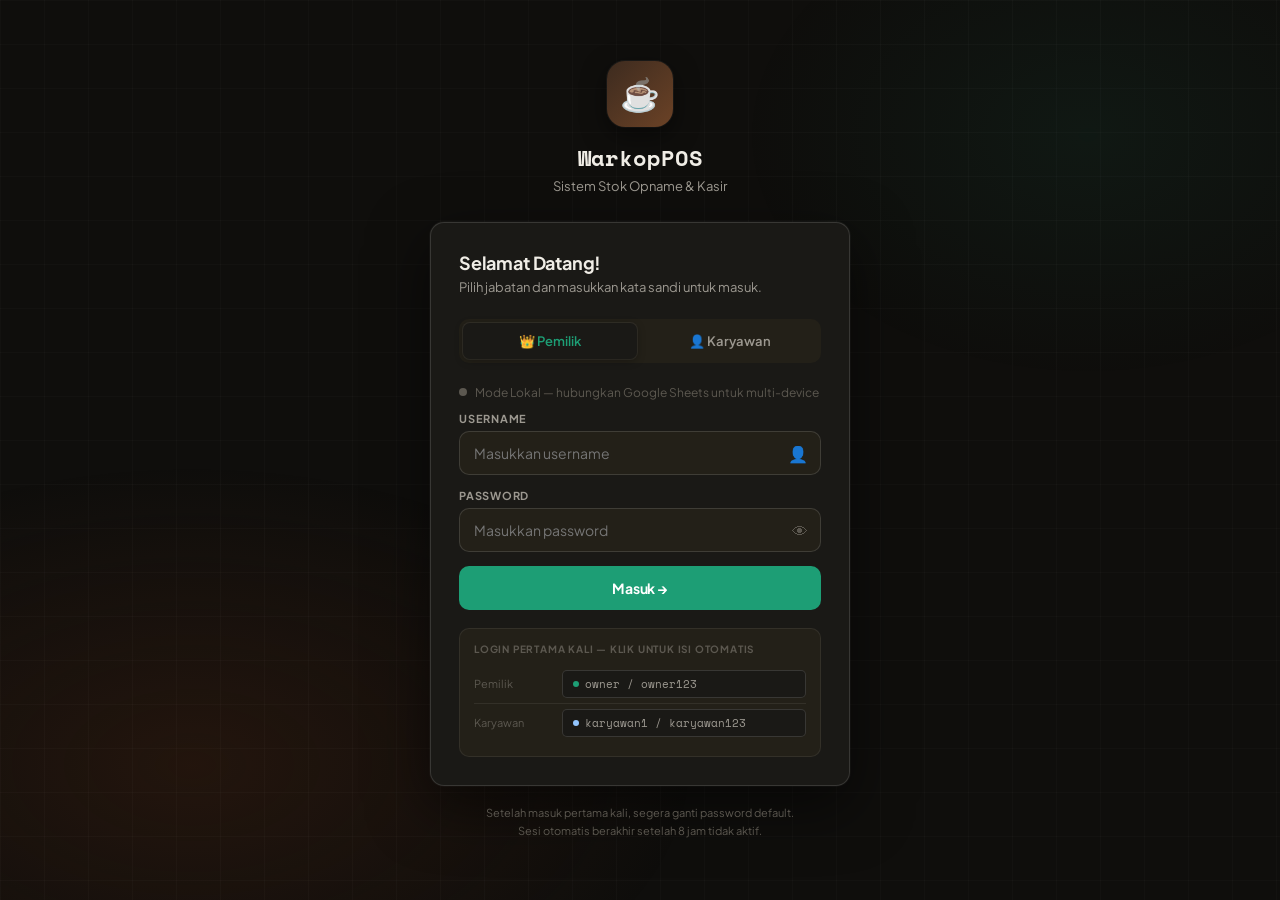
==== login.html @ d2af2e2f "Add files via upload" ====
<!DOCTYPE html>
<html lang="id">
<head>
  <meta charset="UTF-8"/>
  <meta name="viewport" content="width=device-width, initial-scale=1.0, maximum-scale=1.0, user-scalable=no"/>
  <title>WarkopPOS — Masuk</title>
  <link href="https://fonts.googleapis.com/css2?family=Plus+Jakarta+Sans:wght@400;500;600;700&family=Space+Mono:wght@400;700&display=swap" rel="stylesheet"/>
  <style>
    :root {
      --hijau:#1D9E75; --merah:#DC2626; --kuning:#D97706;
      --bg:#0F0E0C; --bg-kartu:#1A1916; --bg-input:#232018;
      --garis:rgba(255,255,255,0.07); --garis-kuat:rgba(255,255,255,0.13);
      --teks:#F0EDE6; --teks-2:#9C9890; --teks-redup:#5C5850;
      --font:'Plus Jakarta Sans',sans-serif; --mono:'Space Mono',monospace;
      --r:10px; --r-besar:14px; --r-kecil:6px;
    }
    *, *::before, *::after { box-sizing:border-box; margin:0; padding:0; }
    html { height:100%; }
    body {
      font-family:var(--font);
      background:var(--bg);
      color:var(--teks);
      min-height:100%;
      display:flex;
      align-items:center;
      justify-content:center;
      padding:20px;
      position:relative;
      overflow:hidden;
    }
    /* Latar dekoratif */
    body::before {
      content:'';
      position:fixed; inset:0;
      background:
        radial-gradient(ellipse 65% 55% at 15% 85%, rgba(59,30,15,.45) 0%, transparent 60%),
        radial-gradient(ellipse 45% 45% at 85% 15%, rgba(29,158,117,.07) 0%, transparent 60%);
      pointer-events:none;
    }
    .grid-bg {
      position:fixed; inset:0;
      background-image:
        linear-gradient(rgba(255,255,255,.02) 1px, transparent 1px),
        linear-gradient(90deg, rgba(255,255,255,.02) 1px, transparent 1px);
      background-size:44px 44px;
      pointer-events:none;
    }
    .kotak {
      width:100%; max-width:420px;
      position:relative; z-index:10;
    }
    /* Brand */
    .brand { text-align:center; margin-bottom:28px; }
    .brand-ikon {
      width:66px; height:66px;
      background:linear-gradient(135deg, #3D2B1F, #6B4226);
      border-radius:18px;
      display:flex; align-items:center; justify-content:center;
      font-size:32px;
      margin:0 auto 14px;
      box-shadow:0 8px 24px rgba(0,0,0,.5), 0 0 0 1px rgba(255,255,255,.06);
    }
    .brand-nama { font-family:var(--mono); font-size:22px; font-weight:700; display:block; letter-spacing:.04em; }
    .brand-sub  { font-size:13px; color:var(--teks-2); margin-top:4px; display:block; }
    /* Kartu login */
    .kartu-login {
      background:var(--bg-kartu);
      border:1px solid var(--garis-kuat);
      border-radius:var(--r-besar);
      padding:28px;
      box-shadow:0 20px 60px rgba(0,0,0,.55), 0 0 0 1px rgba(255,255,255,.04);
    }
    .kartu-judul { font-size:18px; font-weight:700; margin-bottom:5px; letter-spacing:-.01em; }
    .kartu-sub   { font-size:13px; color:var(--teks-2); margin-bottom:24px; }
    /* Tab role */
    .role-tab-wrap {
      display:grid; grid-template-columns:1fr 1fr;
      gap:6px; margin-bottom:22px;
      background:var(--bg-input); padding:4px; border-radius:var(--r);
    }
    .role-tab {
      padding:10px; border-radius:7px; border:none;
      background:transparent; color:var(--teks-2);
      font-family:var(--font); font-size:13px; font-weight:600;
      cursor:pointer; transition:all .18s;
      display:flex; align-items:center; justify-content:center; gap:7px;
    }
    .role-tab.aktif {
      background:var(--bg-kartu);
      box-shadow:0 2px 8px rgba(0,0,0,.3), 0 0 0 1px rgba(255,255,255,.07);
    }
    .role-tab.aktif.owner   { color:var(--hijau); }
    .role-tab.aktif.karyawan{ color:#93C5FD; }
    /* Input */
    .grup { margin-bottom:14px; }
    .label { display:block; font-size:11px; font-weight:700; color:var(--teks-2); text-transform:uppercase; letter-spacing:.07em; margin-bottom:6px; }
    .input-wrap { position:relative; }
    .input-wrap input {
      width:100%; background:var(--bg-input);
      border:1px solid var(--garis-kuat); border-radius:var(--r);
      padding:12px 44px 12px 14px; font-size:14px;
      color:var(--teks); font-family:var(--font); outline:none;
      transition:border-color .18s, box-shadow .18s;
    }
    .input-wrap input:focus { border-color:var(--hijau); box-shadow:0 0 0 3px rgba(29,158,117,.14); }
    .input-ikon { position:absolute; right:13px; top:50%; transform:translateY(-50%); color:var(--teks-redup); font-size:16px; cursor:pointer; }
    /* Alert */
    .alert { padding:10px 14px; border-radius:var(--r-kecil); font-size:12px; font-weight:600; margin-bottom:14px; display:none; align-items:center; gap:8px; }
    .alert.tampil { display:flex; }
    .alert.galat  { background:rgba(220,38,38,.12); border:1px solid rgba(220,38,38,.25); color:#F87171; }
    .alert.peringatan { background:rgba(217,119,6,.12); border:1px solid rgba(217,119,6,.25); color:#FCD34D; }
    /* Tombol masuk */
    .btn-masuk {
      width:100%; padding:13px; background:var(--hijau);
      color:#fff; border:none; border-radius:var(--r);
      font-family:var(--font); font-size:14px; font-weight:700;
      cursor:pointer; transition:all .18s;
      display:flex; align-items:center; justify-content:center; gap:8px;
      margin-top:6px; letter-spacing:-.01em;
    }
    .btn-masuk:hover { background:#16875F; transform:translateY(-1px); box-shadow:0 4px 16px rgba(29,158,117,.28); }
    .btn-masuk:disabled { opacity:.6; cursor:not-allowed; transform:none; }
    /* Indikator Sheets */
    .ind-sheets { display:flex; align-items:center; gap:8px; margin-bottom:12px; font-size:12px; color:var(--teks-redup); }
    .ind-dot { width:8px; height:8px; border-radius:50%; background:var(--teks-redup); flex-shrink:0; }
    /* Akun default */
    .akun-default { margin-top:18px; padding:14px; background:var(--bg-input); border:1px solid var(--garis); border-radius:var(--r); }
    .akun-judul { font-size:10px; font-weight:700; text-transform:uppercase; letter-spacing:.08em; color:var(--teks-redup); margin-bottom:10px; }
    .akun-baris { display:flex; align-items:center; gap:8px; padding:5px 0; border-bottom:1px solid var(--garis); }
    .akun-baris:last-child { border-bottom:none; }
    .akun-label { width:80px; font-size:11px; color:var(--teks-redup); }
    .akun-btn {
      flex:1; padding:5px 10px; background:var(--bg-kartu);
      border:1px solid var(--garis-kuat); border-radius:5px;
      color:var(--teks-2); font-size:11px; font-family:var(--mono);
      cursor:pointer; transition:all .15s; display:flex; align-items:center; gap:6px;
    }
    .akun-btn:hover { border-color:var(--hijau); color:var(--teks); }
    .akun-dot { width:6px; height:6px; border-radius:50%; flex-shrink:0; }
    /* Lockout */
    .lockout { display:none; align-items:center; gap:8px; padding:10px 14px; background:rgba(220,38,38,.08); border:1px solid rgba(220,38,38,.2); border-radius:var(--r-kecil); color:#F87171; font-size:12px; margin-bottom:12px; }
    .lockout.tampil { display:flex; }
    /* Spinner */
    .spinner { width:16px; height:16px; border:2px solid rgba(255,255,255,.25); border-top-color:#fff; border-radius:50%; animation:putar .7s linear infinite; display:none; }
    @keyframes putar { to { transform:rotate(360deg); } }
    .catatan { text-align:center; margin-top:18px; font-size:11px; color:var(--teks-redup); line-height:1.6; }
    /* Modal ganti password */
    .modal-latar { position:fixed; inset:0; background:rgba(0,0,0,.85); z-index:999; align-items:center; justify-content:center; padding:20px; display:none; }
    .modal-latar.tampil { display:flex; }
    .modal-kotak { background:var(--bg-kartu); border:1px solid var(--garis-kuat); border-radius:var(--r-besar); padding:28px; width:400px; max-width:100%; }
    .modal-judul { font-size:16px; font-weight:700; margin-bottom:6px; }
    .modal-sub { font-size:12px; color:var(--teks-2); margin-bottom:18px; line-height:1.6; }
    .modal-grup { margin-bottom:12px; }
    .modal-btn { width:100%; padding:12px; background:var(--hijau); color:#fff; border:none; border-radius:var(--r); font-size:14px; font-weight:700; cursor:pointer; font-family:var(--font); margin-top:4px; }
    code { background:rgba(255,255,255,.07); padding:2px 7px; border-radius:4px; font-family:var(--mono); font-size:11px; }
  </style>
</head>
<body>
<div class="grid-bg"></div>
<div class="kotak">
  <div class="brand">
    <div class="brand-ikon">☕</div>
    <span class="brand-nama">WarkopPOS</span>
    <span class="brand-sub">Sistem Stok Opname & Kasir</span>
  </div>

  <div class="kartu-login">
    <div class="kartu-judul">Selamat Datang!</div>
    <div class="kartu-sub">Pilih jabatan dan masukkan kata sandi untuk masuk.</div>

    <!-- Pilih role -->
    <div class="role-tab-wrap">
      <button class="role-tab aktif owner" id="tabOwner" onclick="pilihRole('owner')">
        👑 Pemilik
      </button>
      <button class="role-tab karyawan" id="tabKary" onclick="pilihRole('karyawan')">
        👤 Karyawan
      </button>
    </div>

    <!-- Status Google Sheets -->
    <div class="ind-sheets">
      <div class="ind-dot" id="indDot"></div>
      <span id="indLabel">Mengecek koneksi...</span>
    </div>

    <!-- Lockout -->
    <div class="lockout" id="lockoutBar">
      🔒 Terlalu banyak percobaan. Coba lagi dalam <strong id="lockoutHitung"></strong> detik.
    </div>

    <!-- Alert error -->
    <div class="alert galat" id="alertBox">
      <span id="alertPesan">—</span>
    </div>

    <!-- Form -->
    <form onsubmit="masuk(event)">
      <div class="grup">
        <label class="label">Username</label>
        <div class="input-wrap">
          <input type="text" id="inUsername" placeholder="Masukkan username" autocomplete="username" autocapitalize="none" spellcheck="false" required/>
          <span class="input-ikon">👤</span>
        </div>
      </div>
      <div class="grup">
        <label class="label">Password</label>
        <div class="input-wrap">
          <input type="password" id="inPassword" placeholder="Masukkan password" autocomplete="current-password" required/>
          <span class="input-ikon" id="ikonPw" onclick="lihatPw()" style="cursor:pointer;">👁</span>
        </div>
      </div>
      <button type="submit" class="btn-masuk" id="btnMasuk">
        <div class="spinner" id="spinner"></div>
        <span id="teksBtn">Masuk →</span>
      </button>
    </form>

    <!-- Akun default (hint) -->
    <div class="akun-default">
      <div class="akun-judul">Login Pertama Kali — Klik untuk isi otomatis</div>
      <div class="akun-baris">
        <span class="akun-label">Pemilik</span>
        <button class="akun-btn" onclick="isiAkun('owner','owner123')">
          <span class="akun-dot" style="background:var(--hijau);"></span>
          owner / owner123
        </button>
      </div>
      <div class="akun-baris">
        <span class="akun-label">Karyawan</span>
        <button class="akun-btn" onclick="isiAkun('karyawan1','karyawan123')">
          <span class="akun-dot" style="background:#93C5FD;"></span>
          karyawan1 / karyawan123
        </button>
      </div>
    </div>
  </div>

  <div class="catatan">
    Setelah masuk pertama kali, segera ganti password default.<br/>
    Sesi otomatis berakhir setelah 8 jam tidak aktif.
  </div>
</div>

<!-- Modal Wajib Ganti Password -->
<div class="modal-latar" id="modalGantiPw">
  <div class="modal-kotak">
    <div class="modal-judul">🔐 Ganti Password</div>
    <div class="modal-sub">Untuk keamanan, kamu wajib mengganti password default sebelum melanjutkan. Minimal 6 karakter.</div>
    <div class="modal-grup">
      <label class="label">Password Baru</label>
      <input type="password" id="pwBaru1" placeholder="Min. 6 karakter" style="width:100%;background:var(--bg-input);border:1px solid var(--garis-kuat);border-radius:var(--r);padding:11px 14px;font-size:14px;color:var(--teks);font-family:var(--font);outline:none;"/>
    </div>
    <div class="modal-grup">
      <label class="label">Konfirmasi Password Baru</label>
      <input type="password" id="pwBaru2" placeholder="Ulangi password baru" style="width:100%;background:var(--bg-input);border:1px solid var(--garis-kuat);border-radius:var(--r);padding:11px 14px;font-size:14px;color:var(--teks);font-family:var(--font);outline:none;"/>
    </div>
    <div id="alertGantiPw" style="display:none;padding:10px;border-radius:var(--r-kecil);font-size:12px;font-weight:600;margin-bottom:10px;"></div>
    <button class="modal-btn" onclick="simpanGantiPw()">Simpan & Lanjut →</button>
  </div>
</div>

<script src="js/auth.js"></script>
<script>
  // Jika sudah login, langsung ke dashboard
  if (WarkopAuth.isLoggedIn()) window.location.href = 'index.html';

  let rolePilih = 'owner';
  let sessionPending = null;
  let timerLockout = null;

  // Cek status Google Sheets
  (function cekSheets() {
    const url = localStorage.getItem('warkop_api_url');
    const dot = document.getElementById('indDot');
    const lbl = document.getElementById('indLabel');
    if (!url) {
      dot.style.background = '#5C5850';
      lbl.textContent = 'Mode Lokal — hubungkan Google Sheets untuk multi-device';
      return;
    }
    dot.style.background = '#D97706';
    lbl.textContent = 'Menghubungi Google Sheets...';
    fetch(url + '?action=ping', { redirect: 'follow' })
      .then(r => r.json())
      .then(j => {
        if (j.ok) {
          dot.style.background = '#1D9E75';
          dot.style.boxShadow  = '0 0 6px #1D9E75';
          lbl.textContent = 'Google Sheets terhubung — login multi-device aktif ✓';
          lbl.style.color = '#1D9E75';
        } else throw new Error();
      })
      .catch(() => {
        dot.style.background = '#5C5850';
        lbl.textContent = 'Offline — login lokal (data tersimpan di browser ini)';
      });
  })();

  function pilihRole(role) {
    rolePilih = role;
    document.getElementById('tabOwner').className = 'role-tab' + (role==='owner' ? ' aktif owner' : '');
    document.getElementById('tabKary').className  = 'role-tab' + (role==='karyawan' ? ' aktif karyawan' : '');
    const u = document.getElementById('inUsername');
    if (!u.value) u.value = role === 'owner' ? 'owner' : 'karyawan1';
    sembunyikanAlert();
  }

  function isiAkun(user, pw) {
    document.getElementById('inUsername').value = user;
    document.getElementById('inPassword').value = pw;
    rolePilih = user === 'owner' ? 'owner' : 'karyawan';
    pilihRole(rolePilih);
  }

  function lihatPw() {
    const el = document.getElementById('inPassword');
    const ikon = document.getElementById('ikonPw');
    el.type = el.type === 'password' ? 'text' : 'password';
    ikon.textContent = el.type === 'password' ? '👁' : '🙈';
  }

  function tampilAlert(pesan) {
    const el = document.getElementById('alertBox');
    document.getElementById('alertPesan').textContent = pesan;
    el.classList.add('tampil');
  }
  function sembunyikanAlert() { document.getElementById('alertBox').classList.remove('tampil'); }

  function setLoading(on) {
    const btn = document.getElementById('btnMasuk');
    const sp  = document.getElementById('spinner');
    const teks= document.getElementById('teksBtn');
    btn.disabled = on;
    sp.style.display = on ? 'block' : 'none';
    teks.textContent = on ? 'Memverifikasi...' : 'Masuk →';
  }

  function mulaiLockout(detik) {
    const bar = document.getElementById('lockoutBar');
    const hit = document.getElementById('lockoutHitung');
    bar.classList.add('tampil');
    document.getElementById('btnMasuk').disabled = true;
    let s = detik;
    hit.textContent = s;
    clearInterval(timerLockout);
    timerLockout = setInterval(() => {
      s--;
      hit.textContent = s;
      if (s <= 0) {
        clearInterval(timerLockout);
        bar.classList.remove('tampil');
        document.getElementById('btnMasuk').disabled = false;
      }
    }, 1000);
  }

  async function masuk(e) {
    e.preventDefault();
    const username = document.getElementById('inUsername').value.trim();
    const password = document.getElementById('inPassword').value;
    sembunyikanAlert();

    if (!username || !password) { tampilAlert('Username dan password wajib diisi.'); return; }

    const kunci = WarkopAuth.isLockedOut(username);
    if (kunci > 0) { mulaiLockout(kunci); return; }

    setLoading(true);
    try {
      const hasil = await WarkopAuth.login(username, password);
      if (!hasil.ok) {
        tampilAlert(hasil.error);
        const kunciBaru = WarkopAuth.isLockedOut(username);
        if (kunciBaru > 0) mulaiLockout(kunciBaru);
        return;
      }
      WarkopAuth.resetFailedAttempts(username);
      sessionPending = hasil;

      if (hasil.mustChangePassword) {
        document.getElementById('modalGantiPw').classList.add('tampil');
      } else {
        window.location.href = 'index.html';
      }
    } catch(err) {
      tampilAlert('Terjadi kesalahan. Coba lagi.');
      console.error(err);
    } finally {
      setLoading(false);
    }
  }

  async function simpanGantiPw() {
    const p1 = document.getElementById('pwBaru1').value;
    const p2 = document.getElementById('pwBaru2').value;
    const al = document.getElementById('alertGantiPw');
    const err = m => { al.style.display='block'; al.style.background='rgba(220,38,38,.12)'; al.style.color='#F87171'; al.textContent=m; };

    if (p1.length < 6) { err('Password minimal 6 karakter.'); return; }
    if (p1 !== p2)     { err('Password tidak cocok, coba lagi.'); return; }

    // Password default berdasarkan role
    const pwDefault = sessionPending?.user?.role === 'owner' ? 'owner123' : 'karyawan123';
    const hasil = await WarkopAuth.changePassword(sessionPending.session.username, pwDefault, p1);

    if (!hasil.ok) {
      // Sudah diganti sebelumnya — tetap bisa lanjut
      al.style.display='block'; al.style.background='rgba(29,158,117,.12)'; al.style.color='#5AC99A';
      al.textContent = '✅ Melanjutkan...';
    } else {
      al.style.display='block'; al.style.background='rgba(29,158,117,.12)'; al.style.color='#5AC99A';
      al.textContent = '✅ Password berhasil diubah!';
    }
    setTimeout(() => { window.location.href = 'index.html'; }, 1000);
  }
</script>
</body>
</html>
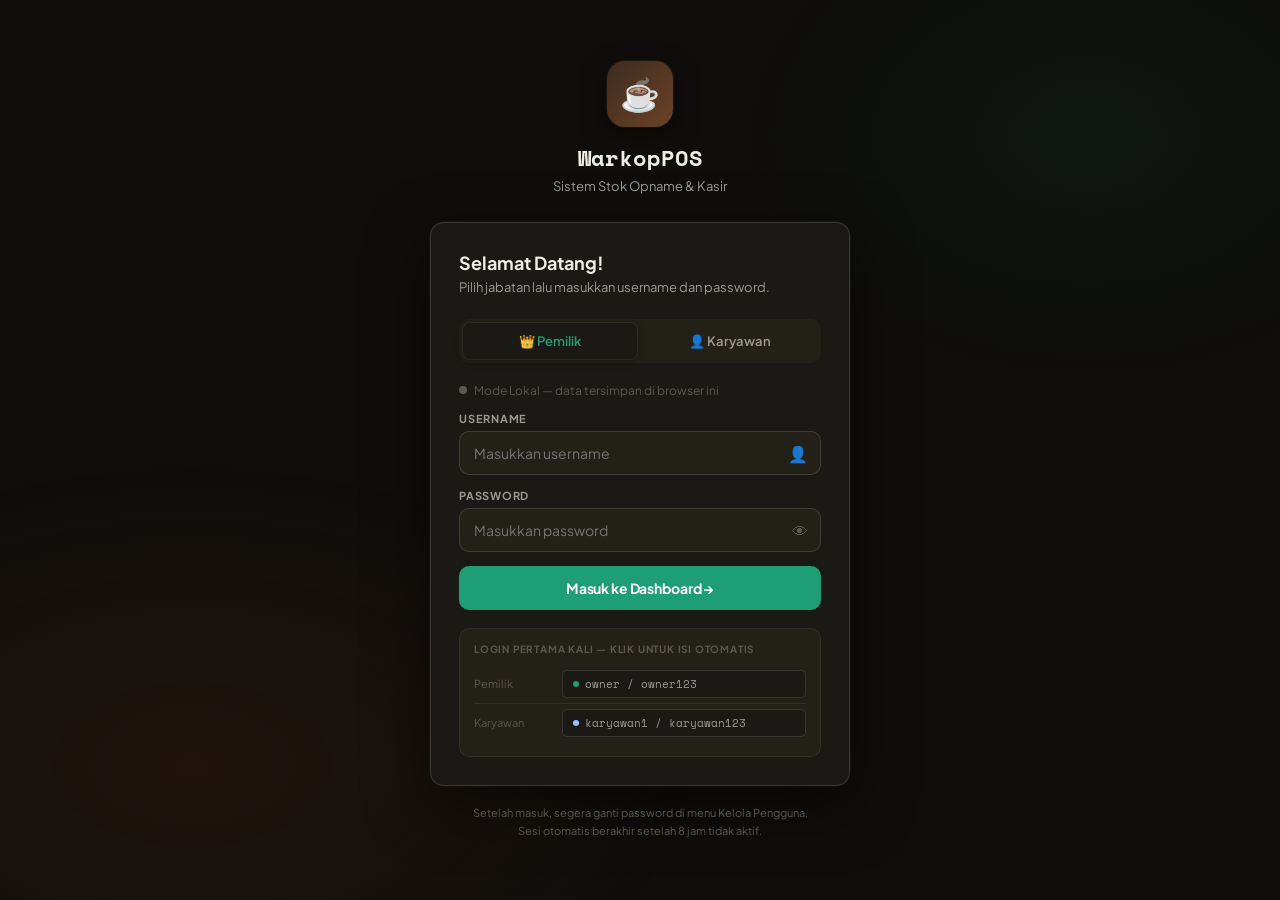
==== commit 8284eb54: "Add files via upload" ====
--- a/login.html
+++ b/login.html
@@ -12,408 +12,369 @@
       --garis:rgba(255,255,255,0.07); --garis-kuat:rgba(255,255,255,0.13);
       --teks:#F0EDE6; --teks-2:#9C9890; --teks-redup:#5C5850;
       --font:'Plus Jakarta Sans',sans-serif; --mono:'Space Mono',monospace;
-      --r:10px; --r-besar:14px; --r-kecil:6px;
-    }
-    *, *::before, *::after { box-sizing:border-box; margin:0; padding:0; }
-    html { height:100%; }
-    body {
-      font-family:var(--font);
-      background:var(--bg);
-      color:var(--teks);
-      min-height:100%;
-      display:flex;
-      align-items:center;
-      justify-content:center;
-      padding:20px;
-      position:relative;
-      overflow:hidden;
-    }
-    /* Latar dekoratif */
-    body::before {
-      content:'';
-      position:fixed; inset:0;
+      --r:10px;
+    }
+    *,*::before,*::after{box-sizing:border-box;margin:0;padding:0;}
+    html{height:100%;}
+    body{
+      font-family:var(--font);background:var(--bg);color:var(--teks);
+      min-height:100%;display:flex;align-items:center;justify-content:center;
+      padding:20px;overflow-y:auto;
+    }
+    body::before{
+      content:'';position:fixed;inset:0;pointer-events:none;
       background:
-        radial-gradient(ellipse 65% 55% at 15% 85%, rgba(59,30,15,.45) 0%, transparent 60%),
-        radial-gradient(ellipse 45% 45% at 85% 15%, rgba(29,158,117,.07) 0%, transparent 60%);
-      pointer-events:none;
-    }
-    .grid-bg {
-      position:fixed; inset:0;
-      background-image:
-        linear-gradient(rgba(255,255,255,.02) 1px, transparent 1px),
-        linear-gradient(90deg, rgba(255,255,255,.02) 1px, transparent 1px);
-      background-size:44px 44px;
-      pointer-events:none;
-    }
-    .kotak {
-      width:100%; max-width:420px;
-      position:relative; z-index:10;
-    }
+        radial-gradient(ellipse 65% 55% at 15% 85%,rgba(59,30,15,.4) 0%,transparent 60%),
+        radial-gradient(ellipse 45% 45% at 85% 15%,rgba(29,158,117,.06) 0%,transparent 60%);
+    }
+    .wrap{width:100%;max-width:420px;position:relative;z-index:1;}
+
     /* Brand */
-    .brand { text-align:center; margin-bottom:28px; }
-    .brand-ikon {
-      width:66px; height:66px;
-      background:linear-gradient(135deg, #3D2B1F, #6B4226);
-      border-radius:18px;
-      display:flex; align-items:center; justify-content:center;
-      font-size:32px;
-      margin:0 auto 14px;
-      box-shadow:0 8px 24px rgba(0,0,0,.5), 0 0 0 1px rgba(255,255,255,.06);
-    }
-    .brand-nama { font-family:var(--mono); font-size:22px; font-weight:700; display:block; letter-spacing:.04em; }
-    .brand-sub  { font-size:13px; color:var(--teks-2); margin-top:4px; display:block; }
-    /* Kartu login */
-    .kartu-login {
-      background:var(--bg-kartu);
-      border:1px solid var(--garis-kuat);
-      border-radius:var(--r-besar);
-      padding:28px;
-      box-shadow:0 20px 60px rgba(0,0,0,.55), 0 0 0 1px rgba(255,255,255,.04);
-    }
-    .kartu-judul { font-size:18px; font-weight:700; margin-bottom:5px; letter-spacing:-.01em; }
-    .kartu-sub   { font-size:13px; color:var(--teks-2); margin-bottom:24px; }
+    .brand{text-align:center;margin-bottom:28px;}
+    .brand-ikon{width:66px;height:66px;background:linear-gradient(135deg,#3D2B1F,#6B4226);
+      border-radius:18px;display:flex;align-items:center;justify-content:center;
+      font-size:32px;margin:0 auto 14px;
+      box-shadow:0 8px 24px rgba(0,0,0,.5),0 0 0 1px rgba(255,255,255,.06);}
+    .brand-nama{font-family:var(--mono);font-size:22px;font-weight:700;display:block;letter-spacing:.04em;}
+    .brand-sub{font-size:13px;color:var(--teks-2);margin-top:4px;display:block;}
+
+    /* Kartu */
+    .kartu{background:var(--bg-kartu);border:1px solid var(--garis-kuat);
+      border-radius:14px;padding:28px;
+      box-shadow:0 20px 60px rgba(0,0,0,.55),0 0 0 1px rgba(255,255,255,.04);}
+    .kartu-judul{font-size:18px;font-weight:700;margin-bottom:5px;}
+    .kartu-sub{font-size:13px;color:var(--teks-2);margin-bottom:24px;}
+
     /* Tab role */
-    .role-tab-wrap {
-      display:grid; grid-template-columns:1fr 1fr;
-      gap:6px; margin-bottom:22px;
-      background:var(--bg-input); padding:4px; border-radius:var(--r);
-    }
-    .role-tab {
-      padding:10px; border-radius:7px; border:none;
-      background:transparent; color:var(--teks-2);
-      font-family:var(--font); font-size:13px; font-weight:600;
-      cursor:pointer; transition:all .18s;
-      display:flex; align-items:center; justify-content:center; gap:7px;
-    }
-    .role-tab.aktif {
-      background:var(--bg-kartu);
-      box-shadow:0 2px 8px rgba(0,0,0,.3), 0 0 0 1px rgba(255,255,255,.07);
-    }
-    .role-tab.aktif.owner   { color:var(--hijau); }
-    .role-tab.aktif.karyawan{ color:#93C5FD; }
-    /* Input */
-    .grup { margin-bottom:14px; }
-    .label { display:block; font-size:11px; font-weight:700; color:var(--teks-2); text-transform:uppercase; letter-spacing:.07em; margin-bottom:6px; }
-    .input-wrap { position:relative; }
-    .input-wrap input {
-      width:100%; background:var(--bg-input);
-      border:1px solid var(--garis-kuat); border-radius:var(--r);
-      padding:12px 44px 12px 14px; font-size:14px;
-      color:var(--teks); font-family:var(--font); outline:none;
-      transition:border-color .18s, box-shadow .18s;
-    }
-    .input-wrap input:focus { border-color:var(--hijau); box-shadow:0 0 0 3px rgba(29,158,117,.14); }
-    .input-ikon { position:absolute; right:13px; top:50%; transform:translateY(-50%); color:var(--teks-redup); font-size:16px; cursor:pointer; }
+    .role-tabs{display:grid;grid-template-columns:1fr 1fr;gap:6px;
+      margin-bottom:20px;background:var(--bg-input);padding:4px;border-radius:var(--r);}
+    .tab-role{padding:10px;border-radius:7px;border:none;background:transparent;
+      color:var(--teks-2);font-family:var(--font);font-size:13px;font-weight:600;
+      cursor:pointer;transition:all .18s;display:flex;align-items:center;justify-content:center;gap:7px;}
+    .tab-role.aktif{background:var(--bg-kartu);
+      box-shadow:0 2px 8px rgba(0,0,0,.3),0 0 0 1px rgba(255,255,255,.07);}
+    .tab-role.aktif.owner{color:var(--hijau);}
+    .tab-role.aktif.karyawan{color:#93C5FD;}
+
+    /* Indikator Sheets */
+    .ind{display:flex;align-items:center;gap:7px;margin-bottom:14px;
+      font-size:12px;color:var(--teks-redup);}
+    .ind-dot{width:8px;height:8px;border-radius:50%;background:var(--teks-redup);flex-shrink:0;}
+
+    /* Lockout */
+    .lockout{display:none;align-items:center;gap:8px;padding:10px 14px;
+      background:rgba(220,38,38,.08);border:1px solid rgba(220,38,38,.2);
+      border-radius:var(--r);color:#F87171;font-size:12px;margin-bottom:12px;}
+    .lockout.tampil{display:flex;}
+
     /* Alert */
-    .alert { padding:10px 14px; border-radius:var(--r-kecil); font-size:12px; font-weight:600; margin-bottom:14px; display:none; align-items:center; gap:8px; }
-    .alert.tampil { display:flex; }
-    .alert.galat  { background:rgba(220,38,38,.12); border:1px solid rgba(220,38,38,.25); color:#F87171; }
-    .alert.peringatan { background:rgba(217,119,6,.12); border:1px solid rgba(217,119,6,.25); color:#FCD34D; }
-    /* Tombol masuk */
-    .btn-masuk {
-      width:100%; padding:13px; background:var(--hijau);
-      color:#fff; border:none; border-radius:var(--r);
-      font-family:var(--font); font-size:14px; font-weight:700;
-      cursor:pointer; transition:all .18s;
-      display:flex; align-items:center; justify-content:center; gap:8px;
-      margin-top:6px; letter-spacing:-.01em;
-    }
-    .btn-masuk:hover { background:#16875F; transform:translateY(-1px); box-shadow:0 4px 16px rgba(29,158,117,.28); }
-    .btn-masuk:disabled { opacity:.6; cursor:not-allowed; transform:none; }
-    /* Indikator Sheets */
-    .ind-sheets { display:flex; align-items:center; gap:8px; margin-bottom:12px; font-size:12px; color:var(--teks-redup); }
-    .ind-dot { width:8px; height:8px; border-radius:50%; background:var(--teks-redup); flex-shrink:0; }
-    /* Akun default */
-    .akun-default { margin-top:18px; padding:14px; background:var(--bg-input); border:1px solid var(--garis); border-radius:var(--r); }
-    .akun-judul { font-size:10px; font-weight:700; text-transform:uppercase; letter-spacing:.08em; color:var(--teks-redup); margin-bottom:10px; }
-    .akun-baris { display:flex; align-items:center; gap:8px; padding:5px 0; border-bottom:1px solid var(--garis); }
-    .akun-baris:last-child { border-bottom:none; }
-    .akun-label { width:80px; font-size:11px; color:var(--teks-redup); }
-    .akun-btn {
-      flex:1; padding:5px 10px; background:var(--bg-kartu);
-      border:1px solid var(--garis-kuat); border-radius:5px;
-      color:var(--teks-2); font-size:11px; font-family:var(--mono);
-      cursor:pointer; transition:all .15s; display:flex; align-items:center; gap:6px;
-    }
-    .akun-btn:hover { border-color:var(--hijau); color:var(--teks); }
-    .akun-dot { width:6px; height:6px; border-radius:50%; flex-shrink:0; }
-    /* Lockout */
-    .lockout { display:none; align-items:center; gap:8px; padding:10px 14px; background:rgba(220,38,38,.08); border:1px solid rgba(220,38,38,.2); border-radius:var(--r-kecil); color:#F87171; font-size:12px; margin-bottom:12px; }
-    .lockout.tampil { display:flex; }
+    .alert-box{padding:10px 14px;border-radius:var(--r);font-size:12px;
+      font-weight:600;margin-bottom:14px;display:none;align-items:center;gap:8px;}
+    .alert-box.tampil{display:flex;}
+    .alert-galat{background:rgba(220,38,38,.12);border:1px solid rgba(220,38,38,.25);color:#F87171;}
+
+    /* Form */
+    .grup{margin-bottom:14px;}
+    .lbl{display:block;font-size:11px;font-weight:700;color:var(--teks-2);
+      text-transform:uppercase;letter-spacing:.07em;margin-bottom:6px;}
+    .inp-wrap{position:relative;}
+    .inp-wrap input{width:100%;background:var(--bg-input);border:1px solid var(--garis-kuat);
+      border-radius:var(--r);padding:12px 44px 12px 14px;font-size:14px;
+      color:var(--teks);font-family:var(--font);outline:none;
+      transition:border-color .18s,box-shadow .18s;}
+    .inp-wrap input:focus{border-color:var(--hijau);box-shadow:0 0 0 3px rgba(29,158,117,.14);}
+    .inp-ikon{position:absolute;right:13px;top:50%;transform:translateY(-50%);
+      color:var(--teks-redup);font-size:16px;cursor:pointer;user-select:none;}
+
+    /* Tombol */
+    .btn-masuk{width:100%;padding:13px;background:var(--hijau);color:#fff;
+      border:none;border-radius:var(--r);font-family:var(--font);font-size:14px;
+      font-weight:700;cursor:pointer;transition:all .18s;
+      display:flex;align-items:center;justify-content:center;gap:8px;
+      letter-spacing:-.01em;margin-top:6px;}
+    .btn-masuk:hover{background:#16875F;transform:translateY(-1px);
+      box-shadow:0 4px 16px rgba(29,158,117,.28);}
+    .btn-masuk:disabled{opacity:.6;cursor:not-allowed;transform:none;}
+
     /* Spinner */
-    .spinner { width:16px; height:16px; border:2px solid rgba(255,255,255,.25); border-top-color:#fff; border-radius:50%; animation:putar .7s linear infinite; display:none; }
-    @keyframes putar { to { transform:rotate(360deg); } }
-    .catatan { text-align:center; margin-top:18px; font-size:11px; color:var(--teks-redup); line-height:1.6; }
-    /* Modal ganti password */
-    .modal-latar { position:fixed; inset:0; background:rgba(0,0,0,.85); z-index:999; align-items:center; justify-content:center; padding:20px; display:none; }
-    .modal-latar.tampil { display:flex; }
-    .modal-kotak { background:var(--bg-kartu); border:1px solid var(--garis-kuat); border-radius:var(--r-besar); padding:28px; width:400px; max-width:100%; }
-    .modal-judul { font-size:16px; font-weight:700; margin-bottom:6px; }
-    .modal-sub { font-size:12px; color:var(--teks-2); margin-bottom:18px; line-height:1.6; }
-    .modal-grup { margin-bottom:12px; }
-    .modal-btn { width:100%; padding:12px; background:var(--hijau); color:#fff; border:none; border-radius:var(--r); font-size:14px; font-weight:700; cursor:pointer; font-family:var(--font); margin-top:4px; }
-    code { background:rgba(255,255,255,.07); padding:2px 7px; border-radius:4px; font-family:var(--mono); font-size:11px; }
+    .spinner{width:16px;height:16px;border:2px solid rgba(255,255,255,.25);
+      border-top-color:#fff;border-radius:50%;
+      animation:putar .7s linear infinite;display:none;}
+    @keyframes putar{to{transform:rotate(360deg);}}
+
+    /* Default akun */
+    .akun-box{margin-top:18px;padding:14px;background:var(--bg-input);
+      border:1px solid var(--garis);border-radius:var(--r);}
+    .akun-judul{font-size:10px;font-weight:700;text-transform:uppercase;
+      letter-spacing:.08em;color:var(--teks-redup);margin-bottom:10px;}
+    .akun-baris{display:flex;align-items:center;gap:8px;padding:5px 0;
+      border-bottom:1px solid var(--garis);}
+    .akun-baris:last-child{border-bottom:none;}
+    .akun-lbl{width:80px;font-size:11px;color:var(--teks-redup);}
+    .akun-btn{flex:1;padding:5px 10px;background:var(--bg-kartu);
+      border:1px solid var(--garis-kuat);border-radius:5px;
+      color:var(--teks-2);font-size:11px;font-family:var(--mono);
+      cursor:pointer;transition:all .15s;display:flex;align-items:center;gap:6px;}
+    .akun-btn:hover{border-color:var(--hijau);color:var(--teks);}
+    .akun-dot{width:6px;height:6px;border-radius:50%;flex-shrink:0;}
+
+    .catatan{text-align:center;margin-top:18px;font-size:11px;
+      color:var(--teks-redup);line-height:1.6;}
+
+    /* Debug info (akan disembunyikan di produksi) */
+    .debug-box{margin-top:12px;padding:10px;background:rgba(59,130,246,.08);
+      border:1px solid rgba(59,130,246,.2);border-radius:var(--r);
+      font-size:11px;color:#93C5FD;font-family:var(--mono);display:none;}
+    .debug-box.tampil{display:block;}
   </style>
 </head>
 <body>
-<div class="grid-bg"></div>
-<div class="kotak">
+<div class="wrap">
   <div class="brand">
     <div class="brand-ikon">☕</div>
     <span class="brand-nama">WarkopPOS</span>
     <span class="brand-sub">Sistem Stok Opname & Kasir</span>
   </div>
 
-  <div class="kartu-login">
+  <div class="kartu">
     <div class="kartu-judul">Selamat Datang!</div>
-    <div class="kartu-sub">Pilih jabatan dan masukkan kata sandi untuk masuk.</div>
+    <div class="kartu-sub">Pilih jabatan lalu masukkan username dan password.</div>
 
     <!-- Pilih role -->
-    <div class="role-tab-wrap">
-      <button class="role-tab aktif owner" id="tabOwner" onclick="pilihRole('owner')">
+    <div class="role-tabs">
+      <button class="tab-role aktif owner" id="tabOwner" onclick="pilihRole('owner')">
         👑 Pemilik
       </button>
-      <button class="role-tab karyawan" id="tabKary" onclick="pilihRole('karyawan')">
+      <button class="tab-role karyawan" id="tabKary" onclick="pilihRole('karyawan')">
         👤 Karyawan
       </button>
     </div>
 
-    <!-- Status Google Sheets -->
-    <div class="ind-sheets">
+    <!-- Status koneksi Sheets -->
+    <div class="ind">
       <div class="ind-dot" id="indDot"></div>
       <span id="indLabel">Mengecek koneksi...</span>
     </div>
 
     <!-- Lockout -->
     <div class="lockout" id="lockoutBar">
-      🔒 Terlalu banyak percobaan. Coba lagi dalam <strong id="lockoutHitung"></strong> detik.
+      🔒 Terlalu banyak percobaan. Coba lagi dalam
+      <strong id="lockoutHitung">—</strong> detik.
     </div>
 
     <!-- Alert error -->
-    <div class="alert galat" id="alertBox">
-      <span id="alertPesan">—</span>
+    <div class="alert-box alert-galat" id="alertBox">
+      <span id="alertPesan"></span>
     </div>
 
     <!-- Form -->
     <form onsubmit="masuk(event)">
       <div class="grup">
-        <label class="label">Username</label>
-        <div class="input-wrap">
-          <input type="text" id="inUsername" placeholder="Masukkan username" autocomplete="username" autocapitalize="none" spellcheck="false" required/>
-          <span class="input-ikon">👤</span>
+        <label class="lbl">Username</label>
+        <div class="inp-wrap">
+          <input type="text" id="inUser" placeholder="Masukkan username"
+            autocomplete="username" autocapitalize="none" spellcheck="false" required/>
+          <span class="inp-ikon">👤</span>
         </div>
       </div>
       <div class="grup">
-        <label class="label">Password</label>
-        <div class="input-wrap">
-          <input type="password" id="inPassword" placeholder="Masukkan password" autocomplete="current-password" required/>
-          <span class="input-ikon" id="ikonPw" onclick="lihatPw()" style="cursor:pointer;">👁</span>
+        <label class="lbl">Password</label>
+        <div class="inp-wrap">
+          <input type="password" id="inPass" placeholder="Masukkan password"
+            autocomplete="current-password" required/>
+          <span class="inp-ikon" id="ikonMata" onclick="lihatPassword()" title="Tampilkan/sembunyikan">👁</span>
         </div>
       </div>
       <button type="submit" class="btn-masuk" id="btnMasuk">
         <div class="spinner" id="spinner"></div>
-        <span id="teksBtn">Masuk →</span>
+        <span id="teksBtn">Masuk ke Dashboard →</span>
       </button>
     </form>
 
-    <!-- Akun default (hint) -->
-    <div class="akun-default">
+    <!-- Default akun -->
+    <div class="akun-box">
       <div class="akun-judul">Login Pertama Kali — Klik untuk isi otomatis</div>
       <div class="akun-baris">
-        <span class="akun-label">Pemilik</span>
-        <button class="akun-btn" onclick="isiAkun('owner','owner123')">
-          <span class="akun-dot" style="background:var(--hijau);"></span>
+        <span class="akun-lbl">Pemilik</span>
+        <button class="akun-btn" type="button" onclick="isiAkun('owner','owner123')">
+          <span class="akun-dot" style="background:var(--hijau)"></span>
           owner / owner123
         </button>
       </div>
       <div class="akun-baris">
-        <span class="akun-label">Karyawan</span>
-        <button class="akun-btn" onclick="isiAkun('karyawan1','karyawan123')">
-          <span class="akun-dot" style="background:#93C5FD;"></span>
+        <span class="akun-lbl">Karyawan</span>
+        <button class="akun-btn" type="button" onclick="isiAkun('karyawan1','karyawan123')">
+          <span class="akun-dot" style="background:#93C5FD"></span>
           karyawan1 / karyawan123
         </button>
       </div>
     </div>
+
+    <!-- Debug (aktifkan jika perlu troubleshoot) -->
+    <div class="debug-box" id="debugBox"></div>
   </div>
 
   <div class="catatan">
-    Setelah masuk pertama kali, segera ganti password default.<br/>
+    Setelah masuk, segera ganti password di menu Kelola Pengguna.<br/>
     Sesi otomatis berakhir setelah 8 jam tidak aktif.
   </div>
 </div>
 
-<!-- Modal Wajib Ganti Password -->
-<div class="modal-latar" id="modalGantiPw">
-  <div class="modal-kotak">
-    <div class="modal-judul">🔐 Ganti Password</div>
-    <div class="modal-sub">Untuk keamanan, kamu wajib mengganti password default sebelum melanjutkan. Minimal 6 karakter.</div>
-    <div class="modal-grup">
-      <label class="label">Password Baru</label>
-      <input type="password" id="pwBaru1" placeholder="Min. 6 karakter" style="width:100%;background:var(--bg-input);border:1px solid var(--garis-kuat);border-radius:var(--r);padding:11px 14px;font-size:14px;color:var(--teks);font-family:var(--font);outline:none;"/>
-    </div>
-    <div class="modal-grup">
-      <label class="label">Konfirmasi Password Baru</label>
-      <input type="password" id="pwBaru2" placeholder="Ulangi password baru" style="width:100%;background:var(--bg-input);border:1px solid var(--garis-kuat);border-radius:var(--r);padding:11px 14px;font-size:14px;color:var(--teks);font-family:var(--font);outline:none;"/>
-    </div>
-    <div id="alertGantiPw" style="display:none;padding:10px;border-radius:var(--r-kecil);font-size:12px;font-weight:600;margin-bottom:10px;"></div>
-    <button class="modal-btn" onclick="simpanGantiPw()">Simpan & Lanjut →</button>
-  </div>
-</div>
-
+<!-- PENTING: auth.js dimuat TANPA guard redirect di sini -->
 <script src="js/auth.js"></script>
 <script>
-  // Jika sudah login, langsung ke dashboard
-  if (WarkopAuth.isLoggedIn()) window.location.href = 'index.html';
-
-  let rolePilih = 'owner';
-  let sessionPending = null;
-  let timerLockout = null;
-
-  // Cek status Google Sheets
-  (function cekSheets() {
-    const url = localStorage.getItem('warkop_api_url');
-    const dot = document.getElementById('indDot');
-    const lbl = document.getElementById('indLabel');
-    if (!url) {
+// ── CEK: jika sudah login, langsung ke dashboard ──────────────────
+// (tidak lewat guard() agar tidak ada loop redirect)
+document.addEventListener('DOMContentLoaded', () => {
+  if (WarkopAuth.isLoggedIn()) {
+    window.location.href = 'index.html';
+    return;
+  }
+  cekKoneksiSheets();
+});
+
+// ── CEK KONEKSI GOOGLE SHEETS ─────────────────────────────────────
+function cekKoneksiSheets() {
+  const url = localStorage.getItem('warkop_api_url');
+  const dot = document.getElementById('indDot');
+  const lbl = document.getElementById('indLabel');
+  if (!url) {
+    dot.style.background = '#5C5850';
+    lbl.textContent = 'Mode Lokal — data tersimpan di browser ini';
+    return;
+  }
+  dot.style.background = '#D97706';
+  lbl.textContent = 'Menghubungi Google Sheets...';
+  fetch(url + '?action=ping', { redirect: 'follow' })
+    .then(r => r.json())
+    .then(j => {
+      if (j.ok) {
+        dot.style.background = '#1D9E75';
+        dot.style.boxShadow  = '0 0 6px #1D9E75';
+        lbl.textContent = '✓ Google Sheets terhubung — login multi-device aktif';
+        lbl.style.color = '#1D9E75';
+      } else throw new Error();
+    })
+    .catch(() => {
       dot.style.background = '#5C5850';
-      lbl.textContent = 'Mode Lokal — hubungkan Google Sheets untuk multi-device';
+      lbl.textContent = 'Offline — login lokal (data tersimpan di browser ini)';
+    });
+}
+
+// ── UI HELPERS ────────────────────────────────────────────────────
+let rolePilih = 'owner';
+let timerLock = null;
+
+function pilihRole(role) {
+  rolePilih = role;
+  document.getElementById('tabOwner').className = 'tab-role' + (role==='owner' ? ' aktif owner' : '');
+  document.getElementById('tabKary').className  = 'tab-role' + (role==='karyawan' ? ' aktif karyawan' : '');
+  const u = document.getElementById('inUser');
+  if (!u.value) u.value = role === 'owner' ? 'owner' : 'karyawan1';
+  sembunyikanAlert();
+}
+
+function isiAkun(user, pw) {
+  document.getElementById('inUser').value = user;
+  document.getElementById('inPass').value = pw;
+  rolePilih = user === 'owner' ? 'owner' : 'karyawan';
+  pilihRole(rolePilih);
+}
+
+function lihatPassword() {
+  const el   = document.getElementById('inPass');
+  const ikon = document.getElementById('ikonMata');
+  el.type = el.type === 'password' ? 'text' : 'password';
+  ikon.textContent = el.type === 'password' ? '👁' : '🙈';
+}
+
+function tampilAlert(pesan) {
+  const el = document.getElementById('alertBox');
+  document.getElementById('alertPesan').textContent = pesan;
+  el.classList.add('tampil');
+}
+function sembunyikanAlert() {
+  document.getElementById('alertBox').classList.remove('tampil');
+}
+
+function log(msg) {
+  const el = document.getElementById('debugBox');
+  // Aktifkan baris ini untuk debug:
+  // el.classList.add('tampil');
+  // el.textContent += '\n' + msg;
+  console.log('[Login]', msg);
+}
+
+function setLoading(on) {
+  const btn = document.getElementById('btnMasuk');
+  document.getElementById('spinner').style.display = on ? 'block' : 'none';
+  document.getElementById('teksBtn').textContent = on ? 'Memverifikasi...' : 'Masuk ke Dashboard →';
+  btn.disabled = on;
+}
+
+function mulaiLockout(detik) {
+  const bar = document.getElementById('lockoutBar');
+  const hit = document.getElementById('lockoutHitung');
+  bar.classList.add('tampil');
+  document.getElementById('btnMasuk').disabled = true;
+  let s = detik;
+  hit.textContent = s;
+  clearInterval(timerLock);
+  timerLock = setInterval(() => {
+    s--;
+    hit.textContent = s;
+    if (s <= 0) {
+      clearInterval(timerLock);
+      bar.classList.remove('tampil');
+      document.getElementById('btnMasuk').disabled = false;
+    }
+  }, 1000);
+}
+
+// ── PROSES LOGIN ──────────────────────────────────────────────────
+async function masuk(e) {
+  e.preventDefault();
+  const username = document.getElementById('inUser').value.trim();
+  const password = document.getElementById('inPass').value;
+  sembunyikanAlert();
+
+  if (!username || !password) {
+    tampilAlert('Username dan password wajib diisi.');
+    return;
+  }
+
+  // Cek lockout
+  const kunci = WarkopAuth.isLockedOut(username);
+  if (kunci > 0) { mulaiLockout(kunci); return; }
+
+  setLoading(true);
+  log('Mencoba login: ' + username);
+
+  try {
+    const hasil = await WarkopAuth.login(username, password);
+    log('Hasil login: ' + JSON.stringify({ ok: hasil.ok, source: hasil.source }));
+
+    if (!hasil.ok) {
+      tampilAlert(hasil.error || 'Login gagal. Periksa username dan password.');
+      const kunciBaru = WarkopAuth.isLockedOut(username);
+      if (kunciBaru > 0) mulaiLockout(kunciBaru);
       return;
     }
-    dot.style.background = '#D97706';
-    lbl.textContent = 'Menghubungi Google Sheets...';
-    fetch(url + '?action=ping', { redirect: 'follow' })
-      .then(r => r.json())
-      .then(j => {
-        if (j.ok) {
-          dot.style.background = '#1D9E75';
-          dot.style.boxShadow  = '0 0 6px #1D9E75';
-          lbl.textContent = 'Google Sheets terhubung — login multi-device aktif ✓';
-          lbl.style.color = '#1D9E75';
-        } else throw new Error();
-      })
-      .catch(() => {
-        dot.style.background = '#5C5850';
-        lbl.textContent = 'Offline — login lokal (data tersimpan di browser ini)';
-      });
-  })();
-
-  function pilihRole(role) {
-    rolePilih = role;
-    document.getElementById('tabOwner').className = 'role-tab' + (role==='owner' ? ' aktif owner' : '');
-    document.getElementById('tabKary').className  = 'role-tab' + (role==='karyawan' ? ' aktif karyawan' : '');
-    const u = document.getElementById('inUsername');
-    if (!u.value) u.value = role === 'owner' ? 'owner' : 'karyawan1';
-    sembunyikanAlert();
+
+    // Login berhasil!
+    WarkopAuth.resetFailedAttempts(username);
+    log('Login berhasil! Redirect ke index.html...');
+
+    // Langsung ke dashboard tanpa paksa ganti password
+    window.location.href = 'index.html';
+
+  } catch(err) {
+    log('Error: ' + err.message);
+    tampilAlert('Terjadi kesalahan. Coba lagi.');
+  } finally {
+    setLoading(false);
   }
-
-  function isiAkun(user, pw) {
-    document.getElementById('inUsername').value = user;
-    document.getElementById('inPassword').value = pw;
-    rolePilih = user === 'owner' ? 'owner' : 'karyawan';
-    pilihRole(rolePilih);
-  }
-
-  function lihatPw() {
-    const el = document.getElementById('inPassword');
-    const ikon = document.getElementById('ikonPw');
-    el.type = el.type === 'password' ? 'text' : 'password';
-    ikon.textContent = el.type === 'password' ? '👁' : '🙈';
-  }
-
-  function tampilAlert(pesan) {
-    const el = document.getElementById('alertBox');
-    document.getElementById('alertPesan').textContent = pesan;
-    el.classList.add('tampil');
-  }
-  function sembunyikanAlert() { document.getElementById('alertBox').classList.remove('tampil'); }
-
-  function setLoading(on) {
-    const btn = document.getElementById('btnMasuk');
-    const sp  = document.getElementById('spinner');
-    const teks= document.getElementById('teksBtn');
-    btn.disabled = on;
-    sp.style.display = on ? 'block' : 'none';
-    teks.textContent = on ? 'Memverifikasi...' : 'Masuk →';
-  }
-
-  function mulaiLockout(detik) {
-    const bar = document.getElementById('lockoutBar');
-    const hit = document.getElementById('lockoutHitung');
-    bar.classList.add('tampil');
-    document.getElementById('btnMasuk').disabled = true;
-    let s = detik;
-    hit.textContent = s;
-    clearInterval(timerLockout);
-    timerLockout = setInterval(() => {
-      s--;
-      hit.textContent = s;
-      if (s <= 0) {
-        clearInterval(timerLockout);
-        bar.classList.remove('tampil');
-        document.getElementById('btnMasuk').disabled = false;
-      }
-    }, 1000);
-  }
-
-  async function masuk(e) {
-    e.preventDefault();
-    const username = document.getElementById('inUsername').value.trim();
-    const password = document.getElementById('inPassword').value;
-    sembunyikanAlert();
-
-    if (!username || !password) { tampilAlert('Username dan password wajib diisi.'); return; }
-
-    const kunci = WarkopAuth.isLockedOut(username);
-    if (kunci > 0) { mulaiLockout(kunci); return; }
-
-    setLoading(true);
-    try {
-      const hasil = await WarkopAuth.login(username, password);
-      if (!hasil.ok) {
-        tampilAlert(hasil.error);
-        const kunciBaru = WarkopAuth.isLockedOut(username);
-        if (kunciBaru > 0) mulaiLockout(kunciBaru);
-        return;
-      }
-      WarkopAuth.resetFailedAttempts(username);
-      sessionPending = hasil;
-
-      if (hasil.mustChangePassword) {
-        document.getElementById('modalGantiPw').classList.add('tampil');
-      } else {
-        window.location.href = 'index.html';
-      }
-    } catch(err) {
-      tampilAlert('Terjadi kesalahan. Coba lagi.');
-      console.error(err);
-    } finally {
-      setLoading(false);
-    }
-  }
-
-  async function simpanGantiPw() {
-    const p1 = document.getElementById('pwBaru1').value;
-    const p2 = document.getElementById('pwBaru2').value;
-    const al = document.getElementById('alertGantiPw');
-    const err = m => { al.style.display='block'; al.style.background='rgba(220,38,38,.12)'; al.style.color='#F87171'; al.textContent=m; };
-
-    if (p1.length < 6) { err('Password minimal 6 karakter.'); return; }
-    if (p1 !== p2)     { err('Password tidak cocok, coba lagi.'); return; }
-
-    // Password default berdasarkan role
-    const pwDefault = sessionPending?.user?.role === 'owner' ? 'owner123' : 'karyawan123';
-    const hasil = await WarkopAuth.changePassword(sessionPending.session.username, pwDefault, p1);
-
-    if (!hasil.ok) {
-      // Sudah diganti sebelumnya — tetap bisa lanjut
-      al.style.display='block'; al.style.background='rgba(29,158,117,.12)'; al.style.color='#5AC99A';
-      al.textContent = '✅ Melanjutkan...';
-    } else {
-      al.style.display='block'; al.style.background='rgba(29,158,117,.12)'; al.style.color='#5AC99A';
-      al.textContent = '✅ Password berhasil diubah!';
-    }
-    setTimeout(() => { window.location.href = 'index.html'; }, 1000);
-  }
+}
 </script>
 </body>
 </html>
